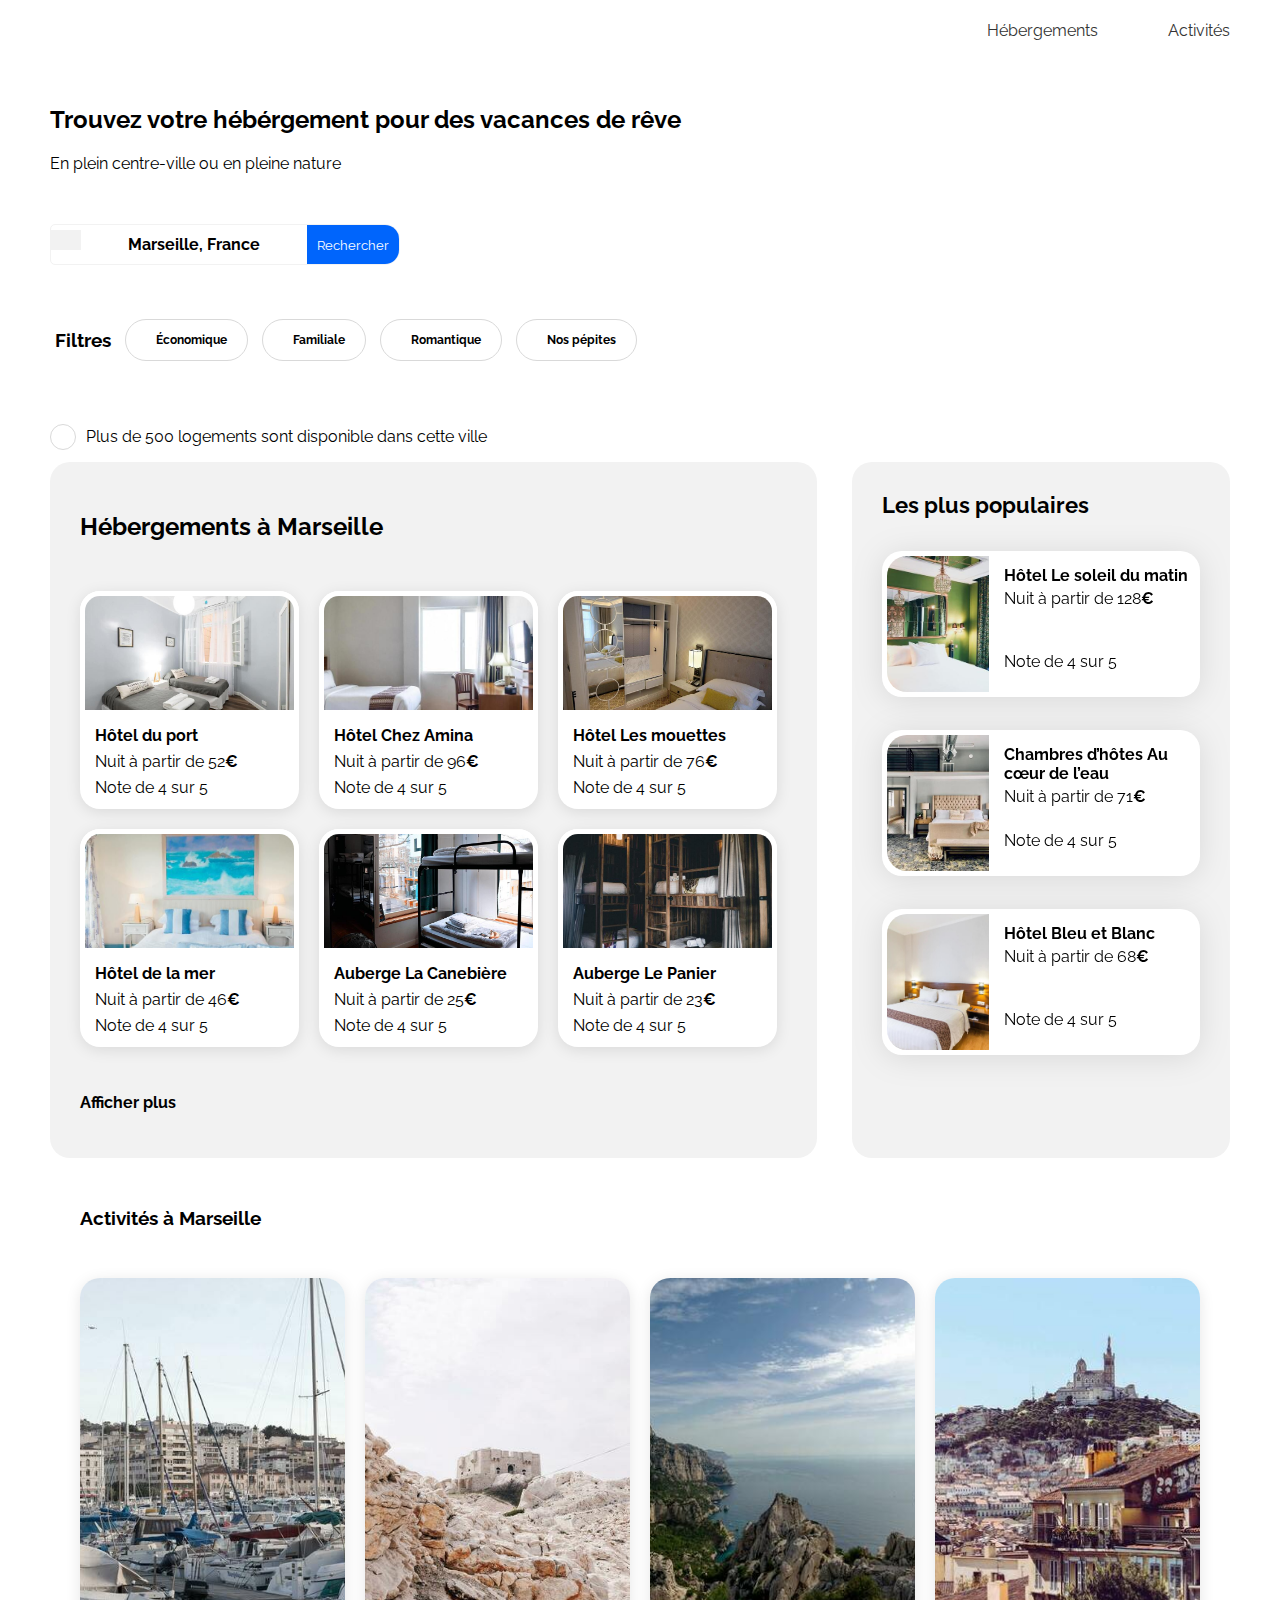
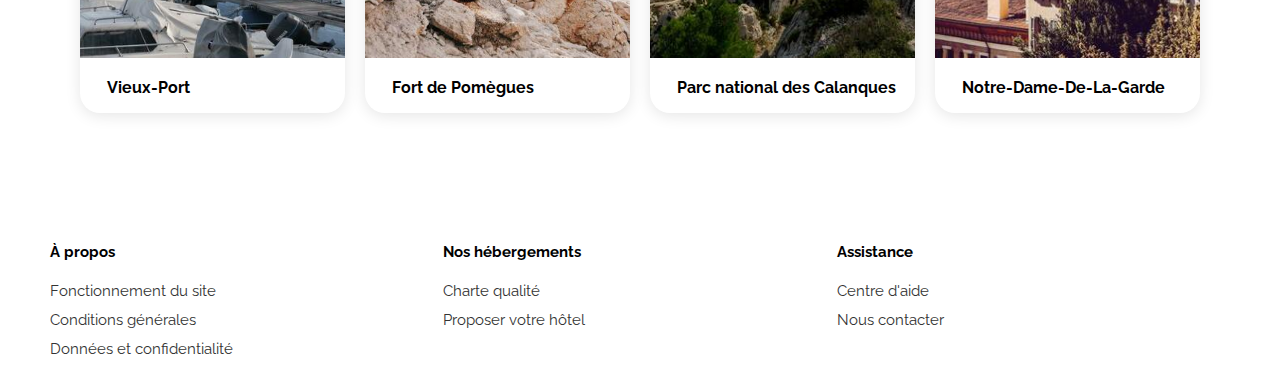
==== index.html @ 20ddf53e "first commit" ====
<!DOCTYPE html>
<html lang="fr">

<head>
    <meta charset="UTF-8">
    <meta name="viewport" content="width=device-width, initial-scale=1.0">
    <title>Booki</title>
    <link rel="preconnect" href="https://fonts.googleapis.com">
    <link rel="preconnect" href="https://fonts.gstatic.com" crossorigin>
    <link href="https://fonts.googleapis.com/css2?family=Raleway:wght@400;500;700&display=swap" rel="stylesheet">
    <link rel="stylesheet" href="https://cdnjs.cloudflare.com/ajax/libs/font-awesome/6.2.1/css/all.min.css"
        integrity="sha512-MV7K8+y+gLIBoVD59lQIYicR65iaqukzvf/nwasF0nqhPay5w/9lJmVM2hMDcnK1OnMGCdVK+iQrJ7lzPJQd1w=="
        crossorigin="anonymous" referrerpolicy="no-referrer">
    <link rel="stylesheet" href="./css/style.css">
    <link rel="stylesheet" href="./css/responsive.css">
</head>

<body>
    <div class="main-container">
        <header>
                <div class="header">
                    <img class="logo" src="../Formation/images/logo/Booki.png" alt="">
                    <nav>
                        <ul class="nav-links">
                            <li class="nav-head"><a href="#hebergements">Hébergements</a></li>
                            <li class="nav-head"><a href="#activity">Activités</a></li>
                        </ul>
                    </nav>
                </div>
        </header>
        <div class="first-section">
        <h2 class="h2">Trouvez votre hébérgement pour des vacances de rêve</h2>
        <p>En plein centre-ville ou en pleine nature</p>

        <div class="search-container">
            <div class="search-icon">
                <i class="fa-solid fa-location-dot"></i>
            </div>
            <input type="text" value="Marseille, France">
            <button class="btn">Rechercher</button>
            <button class="btn-icon"><i class="fa-solid fa-magnifying-glass"></i></button>
        </div>

        <div class="filters">
            <h3 class="h3-filter">Filtres</h3>
            <div class="filter">
                <div class="bloc-filter">
                    <i class="fa-solid fa-money-bill-wave"></i>
                    <p>Économique</p>
                </div>
            </div>
            <div class="filter">
                <div class="bloc-filter">
                    <i class="fa-solid fa-person"></i>
                <p>Familiale</p>
                </div>
            </div>
            <div class="filter">
                <div class="bloc-filter">
                    <i class="fa-solid fa-heart"></i>
                <p>Romantique</p>
                </div>
            </div>
            <div class="filter">
                <div class="bloc-filter">
                    <i class="fa-solid fa-fire"></i>
                    <p>Nos pépites</p>
                </div>
            </div>
        </div>

        <div class="info">
            <div><span class="cercle-info"><i class="fa-solid fa-info"></i></span></div>
            <p>Plus de 500 logements sont disponible dans cette ville</p>
        </div>
    </div>

        <main>
            <div class="hebergements-and-populaires">
                <section class="hebergements" id="hebergements">
                        <h2>Hébergements à Marseille</h2>

                        <div class="container-hebergement">

                            <article>
                                <img src="./images/hebergements/fred-kleber.jpg" alt="Image de la chambre d'hôtel montrant un lit">
                                <h3 class="card-title">Hôtel du port</h3>
                                <p class="card-subtitle">Nuit à partir de 52<span class="euro">€</span></p>
                                <div class="card-rating">
                                    <i class="fa-xs fa-solid fa-star" aria-hidden="true"></i>
                                    <i class="fa-xs fa-solid fa-star" aria-hidden="true"></i>
                                    <i class="fa-xs fa-solid fa-star" aria-hidden="true"></i>
                                    <i class="fa-xs fa-solid fa-star" aria-hidden="true"></i>
                                    <i class="fa-xs fa-solid fa-star neutral-star" aria-hidden="true"></i>
                                    <span class="sr-only">Note de 4 sur 5</span>
                                </div>
                            </article>

                            <article>
                                <img src="./images/hebergements/febrian-zakaria.jpg" alt="Image de la chambre d'hôtel montrant un lit">
                                <h3 class="card-title">Hôtel Chez Amina</h3>
                                <p class="card-subtitle">Nuit à partir de 96<span class="euro">€</span></p>
                                <div class="card-rating">
                                    <i class="fa-xs fa-solid fa-star" aria-hidden="true"></i>
                                    <i class="fa-xs fa-solid fa-star" aria-hidden="true"></i>
                                    <i class="fa-xs fa-solid fa-star" aria-hidden="true"></i>
                                    <i class="fa-xs fa-solid fa-star" aria-hidden="true"></i>
                                    <i class="fa-xs fa-solid fa-star neutral-star" aria-hidden="true"></i>
                                    <span class="sr-only">Note de 4 sur 5</span>
                                </div>
                            </article>

                            <article>
                                <img src="./images/hebergements/reisetopia.jpg" alt="Image de la chambre d'hôtel montrant un lit">
                                <h3 class="card-title">Hôtel Les mouettes</h3>
                                <p class="card-subtitle">Nuit à partir de 76<span class="euro">€</span></p>
                                <div class="card-rating">
                                    <i class="fa-xs fa-solid fa-star" aria-hidden="true"></i>
                                    <i class="fa-xs fa-solid fa-star" aria-hidden="true"></i>
                                    <i class="fa-xs fa-solid fa-star" aria-hidden="true"></i>
                                    <i class="fa-xs fa-solid fa-star" aria-hidden="true"></i>
                                    <i class="fa-xs fa-solid fa-star neutral-star" aria-hidden="true"></i>
                                    <span class="sr-only">Note de 4 sur 5</span>
                                </div>
                            </article>

                            <article>
                                <img src="./images/hebergements/annie-spratt.jpg" alt="Image de la chambre d'hôtel montrant un lit">
                                <h3 class="card-title">Hôtel de la mer</h3>
                                <p class="card-subtitle">Nuit à partir de 46<span class="euro">€</span></p>
                                <div class="card-rating">
                                    <i class="fa-xs fa-solid fa-star" aria-hidden="true"></i>
                                    <i class="fa-xs fa-solid fa-star" aria-hidden="true"></i>
                                    <i class="fa-xs fa-solid fa-star" aria-hidden="true"></i>
                                    <i class="fa-xs fa-solid fa-star" aria-hidden="true"></i>
                                    <i class="fa-xs fa-solid fa-star neutral-star" aria-hidden="true"></i>
                                    <span class="sr-only">Note de 4 sur 5</span>
                                </div>
                            </article>

                            <article>
                                <img src="./images/hebergements/marcus-loke.jpg" alt="Image de la chambre d'hôtel montrant un lit">
                                <h3 class="card-title">Auberge La Canebière</h3>
                                <p class="card-subtitle">Nuit à partir de 25<span class="euro">€</span></p>
                                <div class="card-rating">
                                    <i class="fa-xs fa-solid fa-star" aria-hidden="true"></i>
                                    <i class="fa-xs fa-solid fa-star" aria-hidden="true"></i>
                                    <i class="fa-xs fa-solid fa-star" aria-hidden="true"></i>
                                    <i class="fa-xs fa-solid fa-star" aria-hidden="true"></i>
                                    <i class="fa-xs fa-solid fa-star neutral-star" aria-hidden="true"></i>
                                    <span class="sr-only">Note de 4 sur 5</span>
                                </div>
                            </article>

                            <article>
                                <img src="./images/hebergements/nicate-lee.jpg" alt="Image de la chambre d'hôtel montrant un lit">
                                <h3 class="card-title">Auberge Le Panier</h3>
                                <p class="card-subtitle">Nuit à partir de 23<span class="euro">€</span></p>
                                <div class="card-rating">
                                    <i class="fa-xs fa-solid fa-star" aria-hidden="true"></i>
                                    <i class="fa-xs fa-solid fa-star" aria-hidden="true"></i>
                                    <i class="fa-xs fa-solid fa-star" aria-hidden="true"></i>
                                    <i class="fa-xs fa-solid fa-star" aria-hidden="true"></i>
                                    <i class="fa-xs fa-solid fa-star neutral-star" aria-hidden="true"></i>
                                    <span class="sr-only">Note de 4 sur 5</span>
                                </div>
                            </article>
                        </div>
                        <p><strong>Afficher plus</strong></p>
                </section>
            
                <section class="populaires">
                    <div class="populaires-title">
                        <h2 class="section-title">Les plus populaires</h2>
                        <i class="fa-solid fa-chart-line" aria-hidden="true"></i>
                    </div>
                    <div class="populaires-cards">
                        <article class="card">
                            <img src="./images/hebergements/emile-guillemot.jpg" alt="Image de la chambre d'hôtel montrant un lit">
                            <div class="card-content">
                                <div class="card-txt">
                                    <h3 class="card-title">Hôtel Le soleil du matin</h3>
                                    <p class="card-subtitle">Nuit à partir de 128<span class="euro">€</span></p>
                                </div>
                                <div class="card-rating">
                                    <i class="fa-xs fa-solid fa-star" aria-hidden="true"></i>
                                    <i class="fa-xs fa-solid fa-star" aria-hidden="true"></i>
                                    <i class="fa-xs fa-solid fa-star" aria-hidden="true"></i>
                                    <i class="fa-xs fa-solid fa-star" aria-hidden="true"></i>
                                    <i class="fa-xs fa-solid fa-star neutral-star" aria-hidden="true"></i>
                                    <span class="sr-only">Note de 4 sur 5</span>
                                </div>
                            </div>
                        </article>
                        <article class="card">
                            <img src="./images/hebergements/aw-creative.jpg" alt="Image de la chambre d'hôtel montrant un lit">
                            <div class="card-content">
                                <div class="card-txt">
                                    <h3 class="card-title">Chambres d’hôtes Au cœur de l’eau</h3>
                                    <p class="card-subtitle">Nuit à partir de 71<span class="euro">€</span></p>
                                </div>
                                <div class="card-rating">
                                    <i class="fa-xs fa-solid fa-star" aria-hidden="true"></i>
                                    <i class="fa-xs fa-solid fa-star" aria-hidden="true"></i>
                                    <i class="fa-xs fa-solid fa-star" aria-hidden="true"></i>
                                    <i class="fa-xs fa-solid fa-star" aria-hidden="true"></i>
                                    <i class="fa-xs fa-solid fa-star neutral-star" aria-hidden="true"></i>
                                    <span class="sr-only">Note de 4 sur 5</span>
                                </div>
                            </div>
                        </article>
                        <article class="card">
                            <img src="./images/hebergements/febrian-zakaria2.jpg" alt="Image de la chambre d'hôtel montrant un lit">
                            <div class="card-content">
                                <div class="card-txt">
                                    <h3 class="card-title">Hôtel Bleu et Blanc</h3>
                                    <p class="card-subtitle">Nuit à partir de 68<span class="euro">€</span></p>
                                </div>
                                <div class="card-rating">
                                    <i class="fa-xs fa-solid fa-star" aria-hidden="true"></i>
                                    <i class="fa-xs fa-solid fa-star" aria-hidden="true"></i>
                                    <i class="fa-xs fa-solid fa-star" aria-hidden="true"></i>
                                    <i class="fa-xs fa-solid fa-star" aria-hidden="true"></i>
                                    <i class="fa-xs fa-solid fa-star neutral-star" aria-hidden="true"></i>
                                    <span class="sr-only">Note de 4 sur 5</span>
                                </div>
                            </div>
                        </article>
                    </div>
                </section>

            </div>
        </main>

        <section class="activity" id="activity">

                <h3>Activités à Marseille</h3>

                <div class="container-activity">

                    <article class="card-activity">
                        <img src="./images/activites/reno-laithienne.jpg" alt="Image du Vieux-Port">
                        <div>
                            <h3 class="card-title-activity">Vieux-Port</h3>
                        </div>
                    </article>
    
                    <article class="card-activity">
                        <img src="./images/activites/paul-hermann.jpg" alt="Image du Fort de Pomègues">
                        <div>
                            <h3 class="card-title-activity">Fort de Pomègues</h3>
                        </div>
                    </article>
    
                    <article class="card-activity">
                        <img src="./images/activites/kilyan-sockalingum.jpg" alt="Image du Parc national des Calanques">
                        <div>
                            <h3 class="card-title-activity">Parc national des Calanques</h3>
                        </div>
                    </article>
    
                    <article class="card-activity">
                        <img src="./images/activites/florian-wehde.jpg" alt="Image de Notre-Dame-De-La-Garde">
                        <div>
                            <h3 class="card-title-activity">Notre-Dame-De-La-Garde</h3>
                        </div>
                    </article>

                </div>

            </section>

        <footer>

            <div class="contenu-footer">

                <div class="bloc footer_propos">
                    <h3>À propos</h3>
                    <ul class="listes">
                        <li><a href="#">Fonctionnement du site</a></li>
                        <li><a href="#">Conditions générales</a></li>
                        <li><a href="#">Données et confidentialité</a></li>
                    </ul>
                </div>

                <div class="bloc footer_hebergements">
                    <h3>Nos hébergements</h3>
                    <ul class="listes">
                        <li><a href="#">Charte qualité</a></li>
                        <li><a href="#">Proposer votre hôtel</a></li>
                    </ul>
                </div>

                <div class="bloc footer_assistance">
                    <h3>Assistance</h3>
                    <ul class="listes">
                        <li><a href="#">Centre d'aide</a></li>
                        <li><a href="#">Nous contacter</a></li>
                    </ul>
                </div>

            </div>

        </footer>
    </div>
</body>

</html>
---- css/style.css ----
/****** General ***********/
* {
    font-family: 'Raleway', sans-serif;
}

:root {
    --main-color: #0065FC;
    --main-bg-color: #F2F2F2;
    --filter-bg-color: #DEEBFF;
}

.fa-solid {
    color: var(--main-color);
}

body {
    display: flex;
    justify-content: center;
    margin: 0;
}

.main-container {
    width: 100%;
    max-width: 1440px;
    padding: 0 50px;
    box-sizing: border-box;
}

.section-title {
    margin: 0;
    font-size: 22px;
}

.card {
    background-color: white;
    border-radius: 20px;
    padding: 5px;
    filter: drop-shadow(0px 3px 15px rgba(0, 0, 0, 0.1));
}

.card img {
    object-fit: cover;
}

.card-title {
    font-size: 16px;
}

.euro {
    font-weight: 700;
}

.neutralStar {
    color: var(--main-bg-color)
}

/****** Hebergements And Populaires ***********/
.hebergements-and-populaires {
    display: flex;
    justify-content: space-between;
}

.hebergements-and-populaires section {
    background-color: var(--main-bg-color);
    border-radius: 20px;
    padding: 30px;
    box-sizing: border-box;
}

/****** Hebergements ***********/
.hebergements {
    width: 65%;
}

/****** Populaires ***********/
.populaires {
    width: 32%;
}

.populaires-title {
    display: flex;
    justify-content: space-between;
    align-items: center;
}

.populaires-cards .card {
    display: flex;
    margin-top: 33px;
}

.populaires-cards img {
    width: 33%;
    height: 136px;
    border-top-left-radius: 20px;
    border-bottom-left-radius: 20px;
}

.populaires-cards .card-content {
    width: 67%;
    padding-left: 15px;
    display: flex;
    flex-direction: column;
    justify-content: space-between;
    box-sizing: border-box;
}

.populaires-cards .card-title {
    margin-top: 10px;
    margin-bottom: 4px;
}

.populaires-cards .card-subtitle {
    margin: 0;
}

.populaires-cards .card-rating {
    margin-bottom: 5px;
}




/* Le code ci-dessous correspond à la version responsive uniquement */

/****** Media queries ***********/
/* Medium devices (tablets, less/equal than 1024px) */

@media (max-width: 1024px) {
    .hebergements-and-populaires {
        flex-direction: column;
    }

    .hebergements {
        width: 100%;
    }

    .populaires {
        width: 100%;
        margin-top: 50px;
    }

    .populaires-cards {
        display: flex;
        flex-direction: row;
        justify-content: space-between;
        gap: 20px;
    }

    .populaires-cards .card {
        width: 100%;
    }

    .populaires-cards .card-title {
        font-size: 14px;
    }

    .populaires-cards .card-subtitle {
        font-size: 13px;
    }
}

/* Small devices (phones, less than 768px) */
@media screen and (max-width: 767px) {

    .hebergements-and-populaires {
        flex-direction: column-reverse !important;
    }
    .populaires {
        width: 100%;
    }
    .populaires-cards {
        flex-direction: column;
        width: 100%;
    }
    .main-container {
        padding: 0;
    }
    .first-section {
        padding: 20px;
    }
}

/* Mon CSS */

/* En-tête de la page */

.header {
    width: 100%;
    display: flex;
    flex-direction: row;
    justify-content: space-between;
    align-items: center;
    background-color: #ffffff;
  }

.nav-links {
    display: flex;
    list-style: none;
    margin: 0;
    padding: 0;
    gap: 70px;
  }

.nav-head a {
    text-decoration: none;
    color: #333;
    padding-top: 16px;
    display: inline-block;
}

.nav-head a:hover {
    color: #0065FC;
    border-top: 2px solid #0065FC;
}

.logo {
    height: 19px;
    padding-top: 16px;
}

@media screen and (max-width: 767px) {
    
    .header {
        flex-direction: column;
    }

    .logo {
        margin-bottom: 33px;
    }

    nav {
        width: 100%;
    }

    .nav-head {
        width: 100%;
        text-align: center;
    }

    .nav-head a {
        border-bottom: 2px solid #f2f2f2;
        padding-bottom: 16px;
        width: 100%;
    }

    .nav-links {
        display: grid;
        grid-template-columns: repeat(2, 1fr);
        align-items: center;
        width: 100%;
        gap: 0;
    }

    .nav-head a:hover {
        border-bottom: 2px solid #0065FC;
        border-top: none;
    }
}

/* info groupe */

.h2 {
    margin-top: 60px;
}

@media screen and (max-width: 767px) {
    
    .h2 {
        font-size: 22px;
        margin-top: 0;
    }
}

/* Barre de recherche */

.search-container {
    display: inline-block;
    margin-top: 35px;
    border-radius: 5px 15px 15px 5px;
    border: 1px solid #f2f2f2;
    overflow: hidden;
}

.search-icon {
    display: inline-block;
    padding: 10px 15px;
    background-color: #f2f2f2;
  }

  .fa-location-dot {
    color: #333;
  }

input[type="text"] {
    padding: 10px;
    border: none;
    border-radius: 5px 0 0 5px;
    font-weight: bold;
    font-size: 16px;
    text-align: center;
}

.btn {
    padding: 10px;
    border: none;
    background-color: #0065FC;
    color: white;
    cursor: pointer;
    height: 39px;
}

.btn-icon {
    display: none;
    padding: 10px;
    border: none;
    background-color: #0065FC;
    color: white;
    cursor: pointer;
    height: 39px;
}
.btn-icon i {
 color: white;
}

@media screen and (max-width: 767px) {

    .search-container {
        width: 100% !important;
    }

    input {
        width: calc(100% - 108px);
    }
    
}

@media screen and (max-width: 767px) {
    
    .search-container {
        width: auto;
        border-radius: 15px;
    }

    .btn {
        display: none;
    }
    .btn-icon {
        display: inline-block;
        border-radius: 15px;
        padding: 12px;
    }
}

/* Filtres */

.filter {
    display: inline-block;
    vertical-align: middle;
    padding: 1px 20px;
    margin: 50px 5px;
    border: 1px solid #D9D9D9;
    border-radius: 30px; 
    cursor: pointer;
}

.h3-filter {
    display: inline-block;
    vertical-align: middle;
    margin: 50px 5px;
}

.filter:hover {
    background-color: #DEEBFF;
}

.bloc-filter {
    display: flex;
    align-items: center;
    justify-content: center;
    font-size: 12px;
}

.bloc-filter p {
    font-weight: bold;
    margin-left: 10px;
}

@media screen and (max-width: 767px) {
    
    .filters {
        display: flex;
        flex-wrap: wrap;
        gap: 20px;
    }
    .filter {
        width: 45%;
        margin: 0;
        box-sizing: border-box;
    }
    .h3-filter {
        width: 100%;
        margin: 0;
        margin-top: 20px;
    }
}

/* Info */

.info {
    display: flex;
    align-items: center;

}

.info p {
    margin-left: 10px;
}

.cercle-info {
    display: flex;
    justify-content: center;
    align-items: center;
    width: 24px;
    height: 24px;
    border: 1px solid #D9D9D9;
    border-radius: 100%;
}

@media screen and (max-width: 767px) {
    .info {
        margin-top: 20px;
    }
}

/* Hébergement */

.hebergements {
    display: flex;
    flex-direction: column;
    align-items: flex-start;
    padding: 30px;
    gap: 30px;
    background: #F2F2F2;
    border-radius: 15px;
}
.container-hebergement {
    display: flex;
    flex-wrap: wrap;
    gap: 20px;
}

.container-hebergement article {
    width: 31%;
    background: white;
    border-radius: 20px;
    line-height: 10px;
    box-shadow: 0px 3px 15px rgba(0, 0, 0, 0.1);
}

.container-hebergement article:hover {
    border-radius: 20px;
    box-shadow: 0 0 20px rgba(0, 0, 0, 0.5);
    cursor: pointer;
}

.container-hebergement img {
    width: 100%;
    height: 124px;
    box-sizing: border-box;
    object-fit: cover;
    border: 5px solid #FFF;
    border-radius: 20px 20px 0 0 ;
}

.container-hebergement .card-title, 
.container-hebergement .card-subtitle,
.container-hebergement .card-rating {
    margin-left: 15px;
}

.card-rating {
    padding-bottom: 16px;
}

.neutral-star {
    color: #F2F2F2;
}

@media (max-width: 1024px) {
    .hebergements-and-populaires {
        flex-direction: column;
        width: 100%;
    }

}

@media screen and (max-width: 767px) {

    .populaires {
        border-radius: 0 !important;
    }

    .hebergements {
        background-color: #FFF !important;
    }

    .container-hebergement {
        flex-direction: column;
        width: 100%;
    
    }

    .container-hebergement article {
        width: 100%;
    }
}



/* Activitées */

.activity {
    display: flex;
    flex-direction: column;
    align-items: flex-start;
    padding: 30px;
    gap: 30px;
    border-radius: 15px;
}

.container-activity {
    display: grid;
    grid-template-columns: repeat(4, 1fr);
    gap: 20px;  
}

.container-activity article {
    width: 100%;
    background: #FFF;
    box-shadow: 0px 3px 15px rgba(0, 0, 0, 0.1);
    border-radius: 20px;
}

.container-activity img {
    width: 100%;
    height: 380px;
    object-fit: cover;
    box-sizing: border-box;
    border-radius: 20px 20px 0px 0px;
}

.card-title-activity {
    font-size: 16px;
    margin-left: 10%;
}

@media (max-width: 1024px) {

    .container-activity img {
        height: 200px;
    }    
    
}

@media screen and (max-width: 767px) {

    .container-activity {
        display: grid;
        grid-template-columns: repeat(1, 1fr);
        width: 100%;
    }

    .container-activity img {
        height: 141px;
    }

    .card-title-activity {
        font-size: 14px;
    }

}

/* Footer */ 

.contenu {
    flex: 1 0 auto;
}

.contenu-footer {
    display: grid;
    grid-template-columns: repeat(3, 1fr);
    width: 100%;
    align-items: flex-start;
    font-size: 15px;
    line-height: 19px;
    padding-top: 85px;
}

.footer_propos h3,
.footer_hebergements h3,
.footer_assistance h3 {
    font-family: 'Raleway';
    font-size: 15px;
}

/* Listes footer */

li {
    padding: 5px 0;
}

.listes {
    position: relative;
    right: 40px;
    list-style-type: none;
}

.listes a {
    text-decoration: none;
    color: #333;
}

.listes a:hover {
    color: black;
}

/* Responsive footer */

@media screen and (max-width: 767px) {

    .contenu-footer {
        display: grid;
        grid-template-columns: repeat(1, 1fr);
    }
    
    .bloc {
        width: 300px;
        margin: 30px 30px;
    }
}
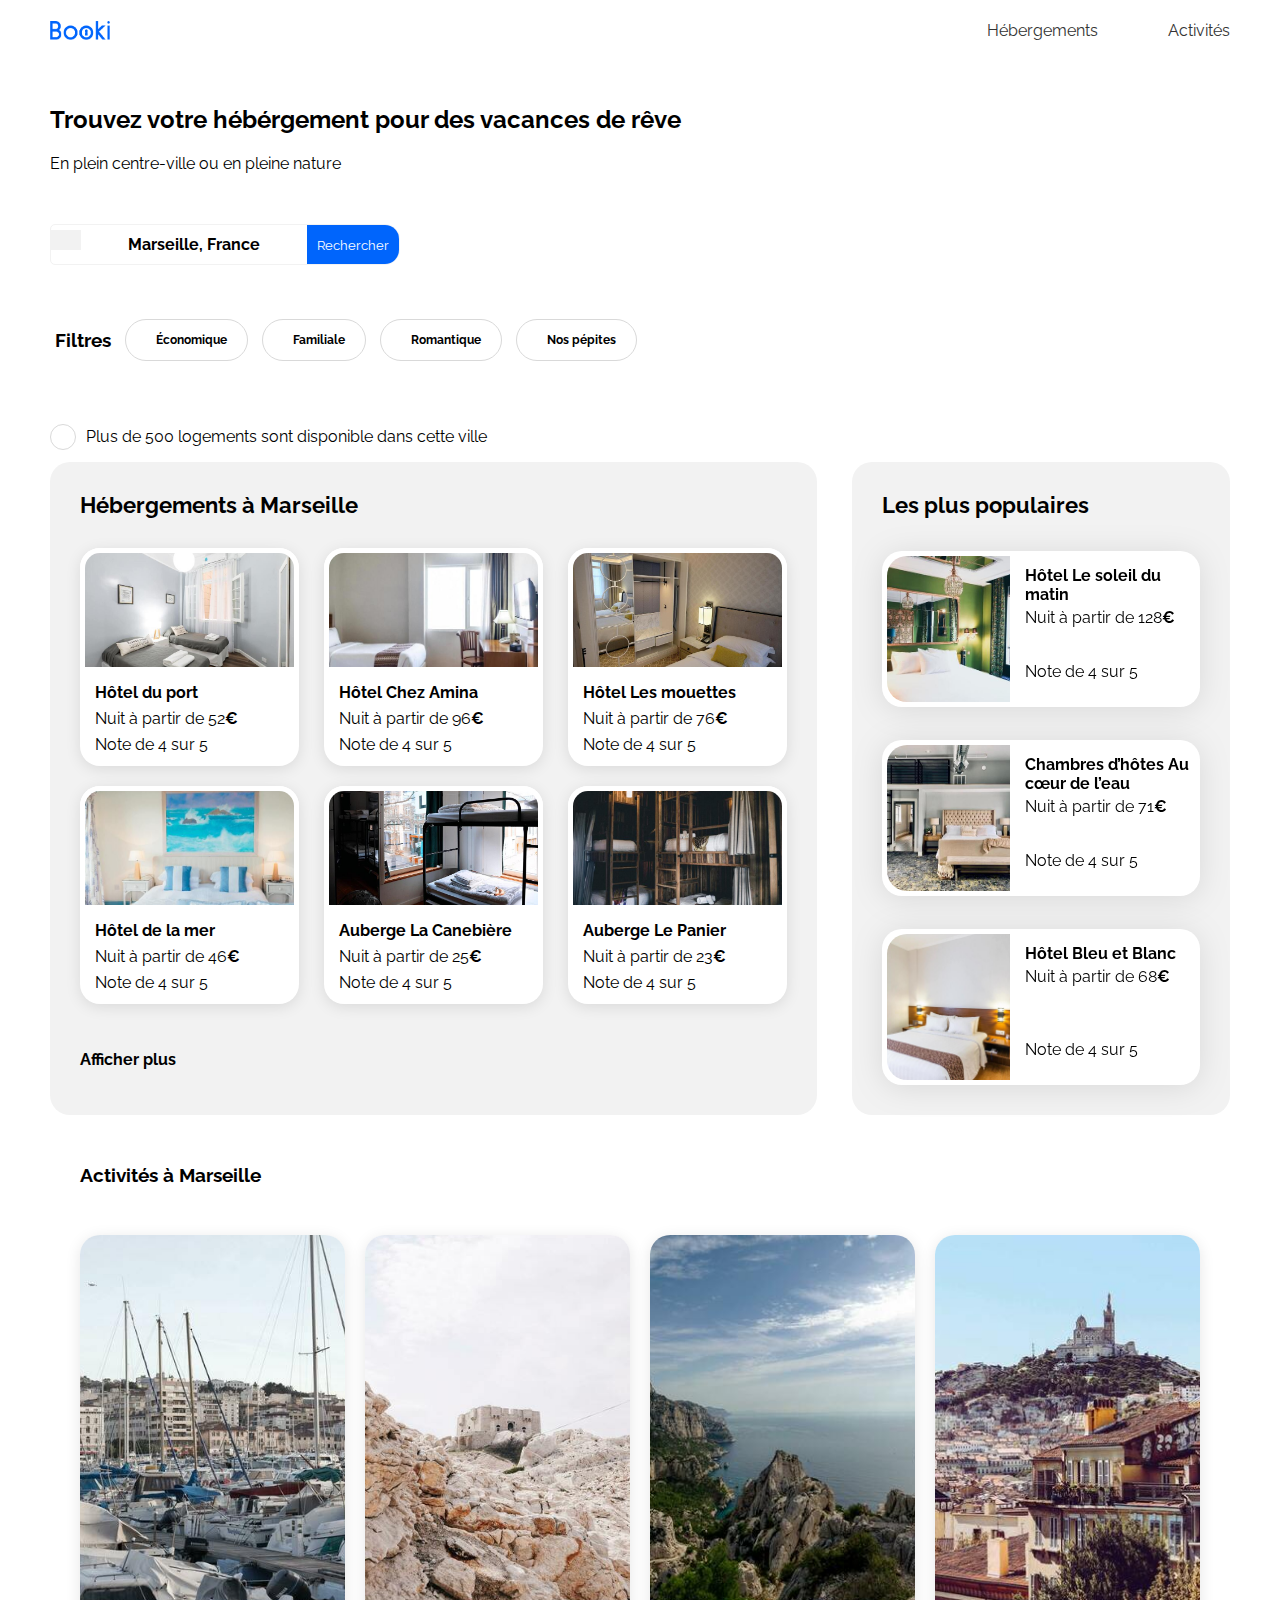
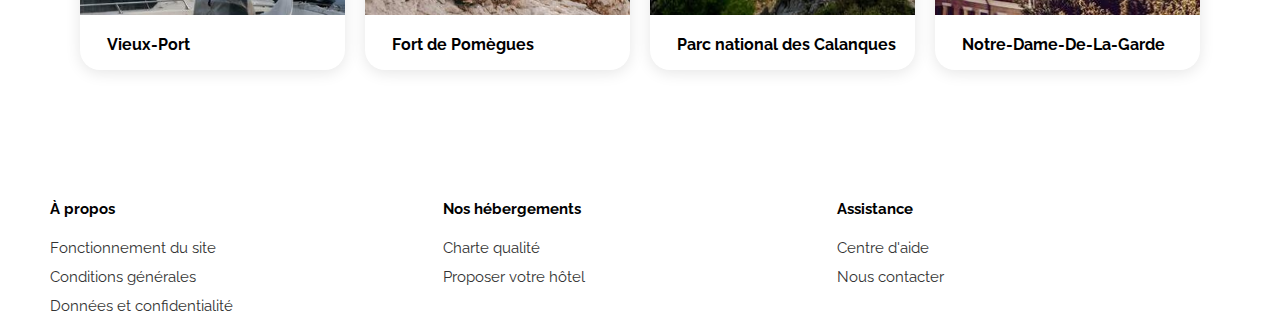
==== commit 7c43b54b: "Correction du site" ====
--- a/index.html
+++ b/index.html
@@ -1,308 +1,394 @@
 <!DOCTYPE html>
 <html lang="fr">
-
-<head>
-    <meta charset="UTF-8">
-    <meta name="viewport" content="width=device-width, initial-scale=1.0">
+  <head>
+    <meta charset="UTF-8" />
+    <meta name="viewport" content="width=device-width, initial-scale=1.0" />
     <title>Booki</title>
-    <link rel="preconnect" href="https://fonts.googleapis.com">
-    <link rel="preconnect" href="https://fonts.gstatic.com" crossorigin>
-    <link href="https://fonts.googleapis.com/css2?family=Raleway:wght@400;500;700&display=swap" rel="stylesheet">
-    <link rel="stylesheet" href="https://cdnjs.cloudflare.com/ajax/libs/font-awesome/6.2.1/css/all.min.css"
-        integrity="sha512-MV7K8+y+gLIBoVD59lQIYicR65iaqukzvf/nwasF0nqhPay5w/9lJmVM2hMDcnK1OnMGCdVK+iQrJ7lzPJQd1w=="
-        crossorigin="anonymous" referrerpolicy="no-referrer">
-    <link rel="stylesheet" href="./css/style.css">
-    <link rel="stylesheet" href="./css/responsive.css">
-</head>
-
-<body>
+    <link rel="preconnect" href="https://fonts.googleapis.com" />
+    <link rel="preconnect" href="https://fonts.gstatic.com" crossorigin />
+    <link
+      href="https://fonts.googleapis.com/css2?family=Raleway:wght@400;500;700&display=swap"
+      rel="stylesheet"
+    />
+    <link
+      rel="stylesheet"
+      href="https://cdnjs.cloudflare.com/ajax/libs/font-awesome/6.2.1/css/all.min.css"
+      integrity="sha512-MV7K8+y+gLIBoVD59lQIYicR65iaqukzvf/nwasF0nqhPay5w/9lJmVM2hMDcnK1OnMGCdVK+iQrJ7lzPJQd1w=="
+      crossorigin="anonymous"
+      referrerpolicy="no-referrer"
+    />
+    <link rel="stylesheet" href="./css/style.css" />
+  </head>
+
+  <body>
     <div class="main-container">
-        <header>
-                <div class="header">
-                    <img class="logo" src="../Formation/images/logo/Booki.png" alt="">
-                    <nav>
-                        <ul class="nav-links">
-                            <li class="nav-head"><a href="#hebergements">Hébergements</a></li>
-                            <li class="nav-head"><a href="#activity">Activités</a></li>
-                        </ul>
-                    </nav>
-                </div>
-        </header>
-        <div class="first-section">
+      <header>
+        <div class="header">
+          <img class="logo" src="./images/logo/Booki.png" alt="" />
+          <nav>
+            <ul class="nav-links">
+              <li class="nav-head"><a href="#hebergements">Hébergements</a></li>
+              <li class="nav-head"><a href="#activity">Activités</a></li>
+            </ul>
+          </nav>
+        </div>
+      </header>
+      <div class="first-section">
         <h2 class="h2">Trouvez votre hébérgement pour des vacances de rêve</h2>
         <p>En plein centre-ville ou en pleine nature</p>
 
         <div class="search-container">
-            <div class="search-icon">
-                <i class="fa-solid fa-location-dot"></i>
-            </div>
-            <input type="text" value="Marseille, France">
-            <button class="btn">Rechercher</button>
-            <button class="btn-icon"><i class="fa-solid fa-magnifying-glass"></i></button>
+          <div class="search-icon">
+            <i class="fa-solid fa-location-dot"></i>
+          </div>
+          <input type="text" value="Marseille, France" />
+          <button class="btn">Rechercher</button>
+          <button class="btn-icon">
+            <i class="fa-solid fa-magnifying-glass"></i>
+          </button>
         </div>
 
         <div class="filters">
-            <h3 class="h3-filter">Filtres</h3>
-            <div class="filter">
-                <div class="bloc-filter">
-                    <i class="fa-solid fa-money-bill-wave"></i>
-                    <p>Économique</p>
-                </div>
-            </div>
-            <div class="filter">
-                <div class="bloc-filter">
-                    <i class="fa-solid fa-person"></i>
-                <p>Familiale</p>
-                </div>
-            </div>
-            <div class="filter">
-                <div class="bloc-filter">
-                    <i class="fa-solid fa-heart"></i>
-                <p>Romantique</p>
-                </div>
-            </div>
-            <div class="filter">
-                <div class="bloc-filter">
-                    <i class="fa-solid fa-fire"></i>
-                    <p>Nos pépites</p>
-                </div>
-            </div>
+          <h3 class="h3-filter">Filtres</h3>
+          <div class="filter">
+            <div class="bloc-filter">
+              <i class="fa-solid fa-money-bill-wave"></i>
+              <p>Économique</p>
+            </div>
+          </div>
+          <div class="filter">
+            <div class="bloc-filter">
+              <i class="fa-solid fa-person"></i>
+              <p>Familiale</p>
+            </div>
+          </div>
+          <div class="filter">
+            <div class="bloc-filter">
+              <i class="fa-solid fa-heart"></i>
+              <p>Romantique</p>
+            </div>
+          </div>
+          <div class="filter">
+            <div class="bloc-filter">
+              <i class="fa-solid fa-fire"></i>
+              <p>Nos pépites</p>
+            </div>
+          </div>
         </div>
 
         <div class="info">
-            <div><span class="cercle-info"><i class="fa-solid fa-info"></i></span></div>
-            <p>Plus de 500 logements sont disponible dans cette ville</p>
-        </div>
+          <div>
+            <span class="cercle-info"><i class="fa-solid fa-info"></i></span>
+          </div>
+          <p>Plus de 500 logements sont disponible dans cette ville</p>
+        </div>
+      </div>
+
+      <main>
+        <div class="hebergements-and-populaires">
+          <section class="hebergements" id="hebergements">
+            <div class="populaires-title">
+              <h2 class="section-title">Hébergements à Marseille</h2>
+            </div>
+
+            <div class="container-hebergement">
+              <article>
+                <img
+                  src="./images/hebergements/fred-kleber.jpg"
+                  alt="Image de la chambre d'hôtel montrant un lit"
+                />
+                <h3 class="card-title">Hôtel du port</h3>
+                <p class="card-subtitle">
+                  Nuit à partir de 52<span class="euro">€</span>
+                </p>
+                <div class="card-rating">
+                  <i class="fa-xs fa-solid fa-star" aria-hidden="true"></i>
+                  <i class="fa-xs fa-solid fa-star" aria-hidden="true"></i>
+                  <i class="fa-xs fa-solid fa-star" aria-hidden="true"></i>
+                  <i class="fa-xs fa-solid fa-star" aria-hidden="true"></i>
+                  <i
+                    class="fa-xs fa-solid fa-star neutral-star"
+                    aria-hidden="true"
+                  ></i>
+                  <span class="sr-only">Note de 4 sur 5</span>
+                </div>
+              </article>
+
+              <article>
+                <img
+                  src="./images/hebergements/febrian-zakaria.jpg"
+                  alt="Image de la chambre d'hôtel montrant un lit"
+                />
+                <h3 class="card-title">Hôtel Chez Amina</h3>
+                <p class="card-subtitle">
+                  Nuit à partir de 96<span class="euro">€</span>
+                </p>
+                <div class="card-rating">
+                  <i class="fa-xs fa-solid fa-star" aria-hidden="true"></i>
+                  <i class="fa-xs fa-solid fa-star" aria-hidden="true"></i>
+                  <i class="fa-xs fa-solid fa-star" aria-hidden="true"></i>
+                  <i class="fa-xs fa-solid fa-star" aria-hidden="true"></i>
+                  <i
+                    class="fa-xs fa-solid fa-star neutral-star"
+                    aria-hidden="true"
+                  ></i>
+                  <span class="sr-only">Note de 4 sur 5</span>
+                </div>
+              </article>
+
+              <article>
+                <img
+                  src="./images/hebergements/reisetopia.jpg"
+                  alt="Image de la chambre d'hôtel montrant un lit"
+                />
+                <h3 class="card-title">Hôtel Les mouettes</h3>
+                <p class="card-subtitle">
+                  Nuit à partir de 76<span class="euro">€</span>
+                </p>
+                <div class="card-rating">
+                  <i class="fa-xs fa-solid fa-star" aria-hidden="true"></i>
+                  <i class="fa-xs fa-solid fa-star" aria-hidden="true"></i>
+                  <i class="fa-xs fa-solid fa-star" aria-hidden="true"></i>
+                  <i class="fa-xs fa-solid fa-star" aria-hidden="true"></i>
+                  <i
+                    class="fa-xs fa-solid fa-star neutral-star"
+                    aria-hidden="true"
+                  ></i>
+                  <span class="sr-only">Note de 4 sur 5</span>
+                </div>
+              </article>
+
+              <article>
+                <img
+                  src="./images/hebergements/annie-spratt.jpg"
+                  alt="Image de la chambre d'hôtel montrant un lit"
+                />
+                <h3 class="card-title">Hôtel de la mer</h3>
+                <p class="card-subtitle">
+                  Nuit à partir de 46<span class="euro">€</span>
+                </p>
+                <div class="card-rating">
+                  <i class="fa-xs fa-solid fa-star" aria-hidden="true"></i>
+                  <i class="fa-xs fa-solid fa-star" aria-hidden="true"></i>
+                  <i class="fa-xs fa-solid fa-star" aria-hidden="true"></i>
+                  <i class="fa-xs fa-solid fa-star" aria-hidden="true"></i>
+                  <i
+                    class="fa-xs fa-solid fa-star neutral-star"
+                    aria-hidden="true"
+                  ></i>
+                  <span class="sr-only">Note de 4 sur 5</span>
+                </div>
+              </article>
+
+              <article>
+                <img
+                  src="./images/hebergements/marcus-loke.jpg"
+                  alt="Image de la chambre d'hôtel montrant un lit"
+                />
+                <h3 class="card-title">Auberge La Canebière</h3>
+                <p class="card-subtitle">
+                  Nuit à partir de 25<span class="euro">€</span>
+                </p>
+                <div class="card-rating">
+                  <i class="fa-xs fa-solid fa-star" aria-hidden="true"></i>
+                  <i class="fa-xs fa-solid fa-star" aria-hidden="true"></i>
+                  <i class="fa-xs fa-solid fa-star" aria-hidden="true"></i>
+                  <i class="fa-xs fa-solid fa-star" aria-hidden="true"></i>
+                  <i
+                    class="fa-xs fa-solid fa-star neutral-star"
+                    aria-hidden="true"
+                  ></i>
+                  <span class="sr-only">Note de 4 sur 5</span>
+                </div>
+              </article>
+
+              <article>
+                <img
+                  src="./images/hebergements/nicate-lee.jpg"
+                  alt="Image de la chambre d'hôtel montrant un lit"
+                />
+                <h3 class="card-title">Auberge Le Panier</h3>
+                <p class="card-subtitle">
+                  Nuit à partir de 23<span class="euro">€</span>
+                </p>
+                <div class="card-rating">
+                  <i class="fa-xs fa-solid fa-star" aria-hidden="true"></i>
+                  <i class="fa-xs fa-solid fa-star" aria-hidden="true"></i>
+                  <i class="fa-xs fa-solid fa-star" aria-hidden="true"></i>
+                  <i class="fa-xs fa-solid fa-star" aria-hidden="true"></i>
+                  <i
+                    class="fa-xs fa-solid fa-star neutral-star"
+                    aria-hidden="true"
+                  ></i>
+                  <span class="sr-only">Note de 4 sur 5</span>
+                </div>
+              </article>
+            </div>
+            <p><strong>Afficher plus</strong></p>
+          </section>
+
+          <section class="populaires">
+            <div class="populaires-title">
+              <h2 class="section-title">Les plus populaires</h2>
+              <i class="fa-solid fa-chart-line" aria-hidden="true"></i>
+            </div>
+            <div class="populaires-cards">
+              <article class="card">
+                <img
+                  src="./images/hebergements/emile-guillemot.jpg"
+                  alt="Image de la chambre d'hôtel montrant un lit"
+                />
+                <div class="card-content">
+                  <div class="card-txt">
+                    <h3 class="card-title">Hôtel Le soleil du matin</h3>
+                    <p class="card-subtitle">
+                      Nuit à partir de 128<span class="euro">€</span>
+                    </p>
+                  </div>
+                  <div class="card-rating">
+                    <i class="fa-xs fa-solid fa-star" aria-hidden="true"></i>
+                    <i class="fa-xs fa-solid fa-star" aria-hidden="true"></i>
+                    <i class="fa-xs fa-solid fa-star" aria-hidden="true"></i>
+                    <i class="fa-xs fa-solid fa-star" aria-hidden="true"></i>
+                    <i
+                      class="fa-xs fa-solid fa-star neutral-star"
+                      aria-hidden="true"
+                    ></i>
+                    <span class="sr-only">Note de 4 sur 5</span>
+                  </div>
+                </div>
+              </article>
+              <article class="card">
+                <img
+                  src="./images/hebergements/aw-creative.jpg"
+                  alt="Image de la chambre d'hôtel montrant un lit"
+                />
+                <div class="card-content">
+                  <div class="card-txt">
+                    <h3 class="card-title">
+                      Chambres d’hôtes Au cœur de l’eau
+                    </h3>
+                    <p class="card-subtitle">
+                      Nuit à partir de 71<span class="euro">€</span>
+                    </p>
+                  </div>
+                  <div class="card-rating">
+                    <i class="fa-xs fa-solid fa-star" aria-hidden="true"></i>
+                    <i class="fa-xs fa-solid fa-star" aria-hidden="true"></i>
+                    <i class="fa-xs fa-solid fa-star" aria-hidden="true"></i>
+                    <i class="fa-xs fa-solid fa-star" aria-hidden="true"></i>
+                    <i
+                      class="fa-xs fa-solid fa-star neutral-star"
+                      aria-hidden="true"
+                    ></i>
+                    <span class="sr-only">Note de 4 sur 5</span>
+                  </div>
+                </div>
+              </article>
+              <article class="card">
+                <img
+                  src="./images/hebergements/febrian-zakaria2.jpg"
+                  alt="Image de la chambre d'hôtel montrant un lit"
+                />
+                <div class="card-content">
+                  <div class="card-txt">
+                    <h3 class="card-title">Hôtel Bleu et Blanc</h3>
+                    <p class="card-subtitle">
+                      Nuit à partir de 68<span class="euro">€</span>
+                    </p>
+                  </div>
+                  <div class="card-rating">
+                    <i class="fa-xs fa-solid fa-star" aria-hidden="true"></i>
+                    <i class="fa-xs fa-solid fa-star" aria-hidden="true"></i>
+                    <i class="fa-xs fa-solid fa-star" aria-hidden="true"></i>
+                    <i class="fa-xs fa-solid fa-star" aria-hidden="true"></i>
+                    <i
+                      class="fa-xs fa-solid fa-star neutral-star"
+                      aria-hidden="true"
+                    ></i>
+                    <span class="sr-only">Note de 4 sur 5</span>
+                  </div>
+                </div>
+              </article>
+            </div>
+          </section>
+        </div>
+      </main>
+
+      <section class="activity" id="activity">
+        <h3>Activités à Marseille</h3>
+
+        <div class="container-activity">
+          <article class="card-activity">
+            <img
+              src="./images/activites/reno-laithienne.jpg"
+              alt="Image du Vieux-Port"
+            />
+            <div>
+              <h3 class="card-title-activity">Vieux-Port</h3>
+            </div>
+          </article>
+
+          <article class="card-activity">
+            <img
+              src="./images/activites/paul-hermann.jpg"
+              alt="Image du Fort de Pomègues"
+            />
+            <div>
+              <h3 class="card-title-activity">Fort de Pomègues</h3>
+            </div>
+          </article>
+
+          <article class="card-activity">
+            <img
+              src="./images/activites/kilyan-sockalingum.jpg"
+              alt="Image du Parc national des Calanques"
+            />
+            <div>
+              <h3 class="card-title-activity">Parc national des Calanques</h3>
+            </div>
+          </article>
+
+          <article class="card-activity">
+            <img
+              src="./images/activites/florian-wehde.jpg"
+              alt="Image de Notre-Dame-De-La-Garde"
+            />
+            <div>
+              <h3 class="card-title-activity">Notre-Dame-De-La-Garde</h3>
+            </div>
+          </article>
+        </div>
+      </section>
+
+      <footer>
+        <div class="contenu-footer">
+          <div class="bloc footer_propos">
+            <h3>À propos</h3>
+            <ul class="listes">
+              <li><a href="#">Fonctionnement du site</a></li>
+              <li><a href="#">Conditions générales</a></li>
+              <li><a href="#">Données et confidentialité</a></li>
+            </ul>
+          </div>
+
+          <div class="bloc footer_hebergements">
+            <h3>Nos hébergements</h3>
+            <ul class="listes">
+              <li><a href="#">Charte qualité</a></li>
+              <li><a href="#">Proposer votre hôtel</a></li>
+            </ul>
+          </div>
+
+          <div class="bloc footer_assistance">
+            <h3>Assistance</h3>
+            <ul class="listes">
+              <li><a href="#">Centre d'aide</a></li>
+              <li><a href="#">Nous contacter</a></li>
+            </ul>
+          </div>
+        </div>
+      </footer>
     </div>
-
-        <main>
-            <div class="hebergements-and-populaires">
-                <section class="hebergements" id="hebergements">
-                        <h2>Hébergements à Marseille</h2>
-
-                        <div class="container-hebergement">
-
-                            <article>
-                                <img src="./images/hebergements/fred-kleber.jpg" alt="Image de la chambre d'hôtel montrant un lit">
-                                <h3 class="card-title">Hôtel du port</h3>
-                                <p class="card-subtitle">Nuit à partir de 52<span class="euro">€</span></p>
-                                <div class="card-rating">
-                                    <i class="fa-xs fa-solid fa-star" aria-hidden="true"></i>
-                                    <i class="fa-xs fa-solid fa-star" aria-hidden="true"></i>
-                                    <i class="fa-xs fa-solid fa-star" aria-hidden="true"></i>
-                                    <i class="fa-xs fa-solid fa-star" aria-hidden="true"></i>
-                                    <i class="fa-xs fa-solid fa-star neutral-star" aria-hidden="true"></i>
-                                    <span class="sr-only">Note de 4 sur 5</span>
-                                </div>
-                            </article>
-
-                            <article>
-                                <img src="./images/hebergements/febrian-zakaria.jpg" alt="Image de la chambre d'hôtel montrant un lit">
-                                <h3 class="card-title">Hôtel Chez Amina</h3>
-                                <p class="card-subtitle">Nuit à partir de 96<span class="euro">€</span></p>
-                                <div class="card-rating">
-                                    <i class="fa-xs fa-solid fa-star" aria-hidden="true"></i>
-                                    <i class="fa-xs fa-solid fa-star" aria-hidden="true"></i>
-                                    <i class="fa-xs fa-solid fa-star" aria-hidden="true"></i>
-                                    <i class="fa-xs fa-solid fa-star" aria-hidden="true"></i>
-                                    <i class="fa-xs fa-solid fa-star neutral-star" aria-hidden="true"></i>
-                                    <span class="sr-only">Note de 4 sur 5</span>
-                                </div>
-                            </article>
-
-                            <article>
-                                <img src="./images/hebergements/reisetopia.jpg" alt="Image de la chambre d'hôtel montrant un lit">
-                                <h3 class="card-title">Hôtel Les mouettes</h3>
-                                <p class="card-subtitle">Nuit à partir de 76<span class="euro">€</span></p>
-                                <div class="card-rating">
-                                    <i class="fa-xs fa-solid fa-star" aria-hidden="true"></i>
-                                    <i class="fa-xs fa-solid fa-star" aria-hidden="true"></i>
-                                    <i class="fa-xs fa-solid fa-star" aria-hidden="true"></i>
-                                    <i class="fa-xs fa-solid fa-star" aria-hidden="true"></i>
-                                    <i class="fa-xs fa-solid fa-star neutral-star" aria-hidden="true"></i>
-                                    <span class="sr-only">Note de 4 sur 5</span>
-                                </div>
-                            </article>
-
-                            <article>
-                                <img src="./images/hebergements/annie-spratt.jpg" alt="Image de la chambre d'hôtel montrant un lit">
-                                <h3 class="card-title">Hôtel de la mer</h3>
-                                <p class="card-subtitle">Nuit à partir de 46<span class="euro">€</span></p>
-                                <div class="card-rating">
-                                    <i class="fa-xs fa-solid fa-star" aria-hidden="true"></i>
-                                    <i class="fa-xs fa-solid fa-star" aria-hidden="true"></i>
-                                    <i class="fa-xs fa-solid fa-star" aria-hidden="true"></i>
-                                    <i class="fa-xs fa-solid fa-star" aria-hidden="true"></i>
-                                    <i class="fa-xs fa-solid fa-star neutral-star" aria-hidden="true"></i>
-                                    <span class="sr-only">Note de 4 sur 5</span>
-                                </div>
-                            </article>
-
-                            <article>
-                                <img src="./images/hebergements/marcus-loke.jpg" alt="Image de la chambre d'hôtel montrant un lit">
-                                <h3 class="card-title">Auberge La Canebière</h3>
-                                <p class="card-subtitle">Nuit à partir de 25<span class="euro">€</span></p>
-                                <div class="card-rating">
-                                    <i class="fa-xs fa-solid fa-star" aria-hidden="true"></i>
-                                    <i class="fa-xs fa-solid fa-star" aria-hidden="true"></i>
-                                    <i class="fa-xs fa-solid fa-star" aria-hidden="true"></i>
-                                    <i class="fa-xs fa-solid fa-star" aria-hidden="true"></i>
-                                    <i class="fa-xs fa-solid fa-star neutral-star" aria-hidden="true"></i>
-                                    <span class="sr-only">Note de 4 sur 5</span>
-                                </div>
-                            </article>
-
-                            <article>
-                                <img src="./images/hebergements/nicate-lee.jpg" alt="Image de la chambre d'hôtel montrant un lit">
-                                <h3 class="card-title">Auberge Le Panier</h3>
-                                <p class="card-subtitle">Nuit à partir de 23<span class="euro">€</span></p>
-                                <div class="card-rating">
-                                    <i class="fa-xs fa-solid fa-star" aria-hidden="true"></i>
-                                    <i class="fa-xs fa-solid fa-star" aria-hidden="true"></i>
-                                    <i class="fa-xs fa-solid fa-star" aria-hidden="true"></i>
-                                    <i class="fa-xs fa-solid fa-star" aria-hidden="true"></i>
-                                    <i class="fa-xs fa-solid fa-star neutral-star" aria-hidden="true"></i>
-                                    <span class="sr-only">Note de 4 sur 5</span>
-                                </div>
-                            </article>
-                        </div>
-                        <p><strong>Afficher plus</strong></p>
-                </section>
-            
-                <section class="populaires">
-                    <div class="populaires-title">
-                        <h2 class="section-title">Les plus populaires</h2>
-                        <i class="fa-solid fa-chart-line" aria-hidden="true"></i>
-                    </div>
-                    <div class="populaires-cards">
-                        <article class="card">
-                            <img src="./images/hebergements/emile-guillemot.jpg" alt="Image de la chambre d'hôtel montrant un lit">
-                            <div class="card-content">
-                                <div class="card-txt">
-                                    <h3 class="card-title">Hôtel Le soleil du matin</h3>
-                                    <p class="card-subtitle">Nuit à partir de 128<span class="euro">€</span></p>
-                                </div>
-                                <div class="card-rating">
-                                    <i class="fa-xs fa-solid fa-star" aria-hidden="true"></i>
-                                    <i class="fa-xs fa-solid fa-star" aria-hidden="true"></i>
-                                    <i class="fa-xs fa-solid fa-star" aria-hidden="true"></i>
-                                    <i class="fa-xs fa-solid fa-star" aria-hidden="true"></i>
-                                    <i class="fa-xs fa-solid fa-star neutral-star" aria-hidden="true"></i>
-                                    <span class="sr-only">Note de 4 sur 5</span>
-                                </div>
-                            </div>
-                        </article>
-                        <article class="card">
-                            <img src="./images/hebergements/aw-creative.jpg" alt="Image de la chambre d'hôtel montrant un lit">
-                            <div class="card-content">
-                                <div class="card-txt">
-                                    <h3 class="card-title">Chambres d’hôtes Au cœur de l’eau</h3>
-                                    <p class="card-subtitle">Nuit à partir de 71<span class="euro">€</span></p>
-                                </div>
-                                <div class="card-rating">
-                                    <i class="fa-xs fa-solid fa-star" aria-hidden="true"></i>
-                                    <i class="fa-xs fa-solid fa-star" aria-hidden="true"></i>
-                                    <i class="fa-xs fa-solid fa-star" aria-hidden="true"></i>
-                                    <i class="fa-xs fa-solid fa-star" aria-hidden="true"></i>
-                                    <i class="fa-xs fa-solid fa-star neutral-star" aria-hidden="true"></i>
-                                    <span class="sr-only">Note de 4 sur 5</span>
-                                </div>
-                            </div>
-                        </article>
-                        <article class="card">
-                            <img src="./images/hebergements/febrian-zakaria2.jpg" alt="Image de la chambre d'hôtel montrant un lit">
-                            <div class="card-content">
-                                <div class="card-txt">
-                                    <h3 class="card-title">Hôtel Bleu et Blanc</h3>
-                                    <p class="card-subtitle">Nuit à partir de 68<span class="euro">€</span></p>
-                                </div>
-                                <div class="card-rating">
-                                    <i class="fa-xs fa-solid fa-star" aria-hidden="true"></i>
-                                    <i class="fa-xs fa-solid fa-star" aria-hidden="true"></i>
-                                    <i class="fa-xs fa-solid fa-star" aria-hidden="true"></i>
-                                    <i class="fa-xs fa-solid fa-star" aria-hidden="true"></i>
-                                    <i class="fa-xs fa-solid fa-star neutral-star" aria-hidden="true"></i>
-                                    <span class="sr-only">Note de 4 sur 5</span>
-                                </div>
-                            </div>
-                        </article>
-                    </div>
-                </section>
-
-            </div>
-        </main>
-
-        <section class="activity" id="activity">
-
-                <h3>Activités à Marseille</h3>
-
-                <div class="container-activity">
-
-                    <article class="card-activity">
-                        <img src="./images/activites/reno-laithienne.jpg" alt="Image du Vieux-Port">
-                        <div>
-                            <h3 class="card-title-activity">Vieux-Port</h3>
-                        </div>
-                    </article>
-    
-                    <article class="card-activity">
-                        <img src="./images/activites/paul-hermann.jpg" alt="Image du Fort de Pomègues">
-                        <div>
-                            <h3 class="card-title-activity">Fort de Pomègues</h3>
-                        </div>
-                    </article>
-    
-                    <article class="card-activity">
-                        <img src="./images/activites/kilyan-sockalingum.jpg" alt="Image du Parc national des Calanques">
-                        <div>
-                            <h3 class="card-title-activity">Parc national des Calanques</h3>
-                        </div>
-                    </article>
-    
-                    <article class="card-activity">
-                        <img src="./images/activites/florian-wehde.jpg" alt="Image de Notre-Dame-De-La-Garde">
-                        <div>
-                            <h3 class="card-title-activity">Notre-Dame-De-La-Garde</h3>
-                        </div>
-                    </article>
-
-                </div>
-
-            </section>
-
-        <footer>
-
-            <div class="contenu-footer">
-
-                <div class="bloc footer_propos">
-                    <h3>À propos</h3>
-                    <ul class="listes">
-                        <li><a href="#">Fonctionnement du site</a></li>
-                        <li><a href="#">Conditions générales</a></li>
-                        <li><a href="#">Données et confidentialité</a></li>
-                    </ul>
-                </div>
-
-                <div class="bloc footer_hebergements">
-                    <h3>Nos hébergements</h3>
-                    <ul class="listes">
-                        <li><a href="#">Charte qualité</a></li>
-                        <li><a href="#">Proposer votre hôtel</a></li>
-                    </ul>
-                </div>
-
-                <div class="bloc footer_assistance">
-                    <h3>Assistance</h3>
-                    <ul class="listes">
-                        <li><a href="#">Centre d'aide</a></li>
-                        <li><a href="#">Nous contacter</a></li>
-                    </ul>
-                </div>
-
-            </div>
-
-        </footer>
-    </div>
-</body>
-
-</html>+  </body>
+</html>
--- a/css/style.css
+++ b/css/style.css
@@ -1,124 +1,123 @@
 /****** General ***********/
 * {
-    font-family: 'Raleway', sans-serif;
+  font-family: "Raleway", sans-serif;
 }
 
 :root {
-    --main-color: #0065FC;
-    --main-bg-color: #F2F2F2;
-    --filter-bg-color: #DEEBFF;
+  --main-color: #0065fc;
+  --main-bg-color: #f2f2f2;
+  --filter-bg-color: #deebff;
 }
 
 .fa-solid {
-    color: var(--main-color);
+  color: var(--main-color);
 }
 
 body {
-    display: flex;
-    justify-content: center;
-    margin: 0;
+  display: flex;
+  justify-content: center;
+  margin: 0;
 }
 
 .main-container {
-    width: 100%;
-    max-width: 1440px;
-    padding: 0 50px;
-    box-sizing: border-box;
+  width: 100%;
+  max-width: 1440px;
+  padding: 0 50px;
+  box-sizing: border-box;
 }
 
 .section-title {
-    margin: 0;
-    font-size: 22px;
+  margin: 0;
+  font-size: 22px;
 }
 
 .card {
-    background-color: white;
-    border-radius: 20px;
-    padding: 5px;
-    filter: drop-shadow(0px 3px 15px rgba(0, 0, 0, 0.1));
+  background-color: white;
+  border-radius: 20px;
+  padding: 5px;
+  filter: drop-shadow(0px 3px 15px rgba(0, 0, 0, 0.1));
 }
 
 .card img {
-    object-fit: cover;
+  object-fit: cover;
+  border-radius: 20px 0 0 20px;
+  width: 123px;
+  height: 146px;
 }
 
 .card-title {
-    font-size: 16px;
+  font-size: 16px;
 }
 
 .euro {
-    font-weight: 700;
+  font-weight: 700;
 }
 
 .neutralStar {
-    color: var(--main-bg-color)
+  color: var(--main-bg-color);
 }
 
 /****** Hebergements And Populaires ***********/
 .hebergements-and-populaires {
-    display: flex;
-    justify-content: space-between;
+  display: flex;
+  justify-content: space-between;
 }
 
 .hebergements-and-populaires section {
-    background-color: var(--main-bg-color);
-    border-radius: 20px;
-    padding: 30px;
-    box-sizing: border-box;
+  background-color: var(--main-bg-color);
+  border-radius: 20px;
+  padding: 30px;
+  box-sizing: border-box;
 }
 
 /****** Hebergements ***********/
 .hebergements {
-    width: 65%;
+  width: 65%;
 }
 
 /****** Populaires ***********/
 .populaires {
-    width: 32%;
+  width: 32%;
 }
 
 .populaires-title {
-    display: flex;
-    justify-content: space-between;
-    align-items: center;
+  display: flex;
+  justify-content: space-between;
+  align-items: center;
 }
 
 .populaires-cards .card {
-    display: flex;
-    margin-top: 33px;
-}
-
-.populaires-cards img {
-    width: 33%;
-    height: 136px;
-    border-top-left-radius: 20px;
-    border-bottom-left-radius: 20px;
+  display: flex;
+  margin-top: 33px;
+}
+
+.populaires-cards & {
+  width: 33%;
+  height: 136px;
+  border-top-left-radius: 20px;
+  border-bottom-left-radius: 20px;
 }
 
 .populaires-cards .card-content {
-    width: 67%;
-    padding-left: 15px;
-    display: flex;
-    flex-direction: column;
-    justify-content: space-between;
-    box-sizing: border-box;
+  padding-left: 15px;
+  display: flex;
+  flex-direction: column;
+  justify-content: space-between;
+  box-sizing: border-box;
 }
 
 .populaires-cards .card-title {
-    margin-top: 10px;
-    margin-bottom: 4px;
+  margin-top: 10px;
+  margin-bottom: 4px;
 }
 
 .populaires-cards .card-subtitle {
-    margin: 0;
+  margin: 0;
 }
 
 .populaires-cards .card-rating {
-    margin-bottom: 5px;
-}
-
-
-
+  margin-bottom: 5px;
+}
 
 /* Le code ci-dessous correspond à la version responsive uniquement */
 
@@ -126,515 +125,519 @@
 /* Medium devices (tablets, less/equal than 1024px) */
 
 @media (max-width: 1024px) {
-    .hebergements-and-populaires {
-        flex-direction: column;
-    }
-
-    .hebergements {
-        width: 100%;
-    }
-
-    .populaires {
-        width: 100%;
-        margin-top: 50px;
-    }
-
-    .populaires-cards {
-        display: flex;
-        flex-direction: row;
-        justify-content: space-between;
-        gap: 20px;
-    }
-
-    .populaires-cards .card {
-        width: 100%;
-    }
-
-    .populaires-cards .card-title {
-        font-size: 14px;
-    }
-
-    .populaires-cards .card-subtitle {
-        font-size: 13px;
-    }
-}
-
-/* Small devices (phones, less than 768px) */
-@media screen and (max-width: 767px) {
-
-    .hebergements-and-populaires {
-        flex-direction: column-reverse !important;
-    }
-    .populaires {
-        width: 100%;
-    }
-    .populaires-cards {
-        flex-direction: column;
-        width: 100%;
-    }
-    .main-container {
-        padding: 0;
-    }
-    .first-section {
-        padding: 20px;
-    }
-}
-
-/* Mon CSS */
-
-/* En-tête de la page */
-
-.header {
-    width: 100%;
+  .hebergements-and-populaires {
+    flex-direction: column;
+  }
+
+  .hebergements {
+    width: 100%;
+  }
+
+  .populaires {
+    width: 100%;
+    margin-top: 50px;
+  }
+
+  .populaires-title {
+    margin-bottom: 15px;
+  }
+
+  .populaires-cards {
     display: flex;
     flex-direction: row;
     justify-content: space-between;
+    gap: 20px;
+  }
+
+  .populaires-cards .card {
+    margin-top: 0;
+  }
+
+  .populaires-cards .card-title {
+    font-size: 14px;
+  }
+
+  .populaires-cards .card-subtitle {
+    font-size: 13px;
+  }
+
+  .activity {
+    padding: 0 !important;
+    gap: 0 !important;
+    margin-top: 30px;
+  }
+}
+
+/* Small devices (phones, less than 768px) */
+@media screen and (max-width: 767px) {
+  .hebergements-and-populaires {
+    flex-direction: column-reverse !important;
+  }
+  .populaires {
+    width: 100%;
+  }
+  .populaires-cards {
+    flex-direction: column;
+    width: 100%;
+  }
+  .main-container {
+    padding: 0;
+  }
+  .first-section {
+    padding: 20px;
+  }
+
+  .activity {
+    padding: 0 30px !important;
+  }
+}
+
+/* Mon CSS */
+
+/* En-tête de la page */
+
+.header {
+  width: 100%;
+  display: flex;
+  flex-direction: row;
+  justify-content: space-between;
+  align-items: center;
+  background-color: #ffffff;
+}
+
+.nav-links {
+  display: flex;
+  list-style: none;
+  margin: 0;
+  padding: 0;
+  gap: 70px;
+}
+
+.nav-head a {
+  text-decoration: none;
+  color: #333;
+  padding-top: 16px;
+  display: inline-block;
+}
+
+.nav-head a:hover {
+  color: #0065fc;
+  border-top: 2px solid #0065fc;
+}
+
+.logo {
+  height: 19px;
+  padding-top: 16px;
+}
+
+@media screen and (max-width: 767px) {
+  .header {
+    flex-direction: column;
+  }
+
+  .logo {
+    margin-bottom: 33px;
+  }
+
+  nav {
+    width: 100%;
+  }
+
+  .nav-head {
+    width: 100%;
+    text-align: center;
+  }
+
+  .nav-head a {
+    border-bottom: 2px solid #f2f2f2;
+    padding-bottom: 16px;
+    width: 100%;
+  }
+
+  .nav-links {
+    display: grid;
+    grid-template-columns: repeat(2, 1fr);
     align-items: center;
-    background-color: #ffffff;
-  }
-
-.nav-links {
-    display: flex;
-    list-style: none;
-    margin: 0;
-    padding: 0;
-    gap: 70px;
-  }
-
-.nav-head a {
-    text-decoration: none;
-    color: #333;
-    padding-top: 16px;
+    width: 100%;
+    gap: 0;
+  }
+
+  .nav-head a:hover {
+    border-bottom: 2px solid #0065fc;
+    border-top: none;
+  }
+}
+
+/* info groupe */
+
+.h2 {
+  margin-top: 60px;
+}
+
+@media screen and (max-width: 767px) {
+  .h2 {
+    font-size: 22px;
+    margin-top: 0;
+  }
+}
+
+/* Barre de recherche */
+
+.search-container {
+  display: inline-block;
+  margin-top: 35px;
+  border-radius: 5px 15px 15px 5px;
+  border: 1px solid #f2f2f2;
+  overflow: hidden;
+}
+
+.search-icon {
+  display: inline-block;
+  padding: 10px 15px;
+  background-color: #f2f2f2;
+}
+
+.fa-location-dot {
+  color: #333;
+}
+
+input[type="text"] {
+  padding: 10px;
+  border: none;
+  border-radius: 5px 0 0 5px;
+  font-weight: bold;
+  font-size: 16px;
+  text-align: center;
+}
+
+.btn {
+  padding: 10px;
+  border: none;
+  background-color: #0065fc;
+  color: white;
+  cursor: pointer;
+  height: 39px;
+}
+
+.btn-icon {
+  display: none;
+  padding: 10px;
+  border: none;
+  background-color: #0065fc;
+  color: white;
+  cursor: pointer;
+  height: 39px;
+}
+.btn-icon i {
+  color: white;
+}
+
+@media screen and (max-width: 767px) {
+  .search-container {
+    width: 100% !important;
+  }
+
+  input {
+    width: calc(100% - 108px);
+  }
+}
+
+@media screen and (max-width: 767px) {
+  .search-container {
+    width: auto;
+    border-radius: 15px;
+  }
+
+  .btn {
+    display: none;
+  }
+  .btn-icon {
     display: inline-block;
-}
-
-.nav-head a:hover {
-    color: #0065FC;
-    border-top: 2px solid #0065FC;
-}
-
-.logo {
-    height: 19px;
-    padding-top: 16px;
-}
-
-@media screen and (max-width: 767px) {
-    
-    .header {
-        flex-direction: column;
-    }
-
-    .logo {
-        margin-bottom: 33px;
-    }
-
-    nav {
-        width: 100%;
-    }
-
-    .nav-head {
-        width: 100%;
-        text-align: center;
-    }
-
-    .nav-head a {
-        border-bottom: 2px solid #f2f2f2;
-        padding-bottom: 16px;
-        width: 100%;
-    }
-
-    .nav-links {
-        display: grid;
-        grid-template-columns: repeat(2, 1fr);
-        align-items: center;
-        width: 100%;
-        gap: 0;
-    }
-
-    .nav-head a:hover {
-        border-bottom: 2px solid #0065FC;
-        border-top: none;
-    }
-}
-
-/* info groupe */
-
-.h2 {
-    margin-top: 60px;
-}
-
-@media screen and (max-width: 767px) {
-    
-    .h2 {
-        font-size: 22px;
-        margin-top: 0;
-    }
-}
-
-/* Barre de recherche */
-
-.search-container {
-    display: inline-block;
-    margin-top: 35px;
-    border-radius: 5px 15px 15px 5px;
-    border: 1px solid #f2f2f2;
-    overflow: hidden;
-}
-
-.search-icon {
-    display: inline-block;
-    padding: 10px 15px;
-    background-color: #f2f2f2;
-  }
-
-  .fa-location-dot {
-    color: #333;
-  }
-
-input[type="text"] {
-    padding: 10px;
-    border: none;
-    border-radius: 5px 0 0 5px;
-    font-weight: bold;
-    font-size: 16px;
-    text-align: center;
-}
-
-.btn {
-    padding: 10px;
-    border: none;
-    background-color: #0065FC;
-    color: white;
-    cursor: pointer;
-    height: 39px;
-}
-
-.btn-icon {
-    display: none;
-    padding: 10px;
-    border: none;
-    background-color: #0065FC;
-    color: white;
-    cursor: pointer;
-    height: 39px;
-}
-.btn-icon i {
- color: white;
-}
-
-@media screen and (max-width: 767px) {
-
-    .search-container {
-        width: 100% !important;
-    }
-
-    input {
-        width: calc(100% - 108px);
-    }
-    
-}
-
-@media screen and (max-width: 767px) {
-    
-    .search-container {
-        width: auto;
-        border-radius: 15px;
-    }
-
-    .btn {
-        display: none;
-    }
-    .btn-icon {
-        display: inline-block;
-        border-radius: 15px;
-        padding: 12px;
-    }
+    border-radius: 15px;
+    padding: 12px;
+  }
 }
 
 /* Filtres */
 
 .filter {
-    display: inline-block;
-    vertical-align: middle;
-    padding: 1px 20px;
-    margin: 50px 5px;
-    border: 1px solid #D9D9D9;
-    border-radius: 30px; 
-    cursor: pointer;
+  display: inline-block;
+  vertical-align: middle;
+  padding: 1px 20px;
+  margin: 50px 5px;
+  border: 1px solid #d9d9d9;
+  border-radius: 30px;
+  cursor: pointer;
 }
 
 .h3-filter {
-    display: inline-block;
-    vertical-align: middle;
-    margin: 50px 5px;
+  display: inline-block;
+  vertical-align: middle;
+  margin: 50px 5px;
 }
 
 .filter:hover {
-    background-color: #DEEBFF;
+  background-color: #deebff;
 }
 
 .bloc-filter {
-    display: flex;
-    align-items: center;
-    justify-content: center;
-    font-size: 12px;
+  display: flex;
+  align-items: center;
+  justify-content: center;
+  font-size: 12px;
 }
 
 .bloc-filter p {
-    font-weight: bold;
-    margin-left: 10px;
-}
-
-@media screen and (max-width: 767px) {
-    
-    .filters {
-        display: flex;
-        flex-wrap: wrap;
-        gap: 20px;
-    }
-    .filter {
-        width: 45%;
-        margin: 0;
-        box-sizing: border-box;
-    }
-    .h3-filter {
-        width: 100%;
-        margin: 0;
-        margin-top: 20px;
-    }
-}
-
-/* Info */
-
-.info {
-    display: flex;
-    align-items: center;
-
-}
-
-.info p {
-    margin-left: 10px;
-}
-
-.cercle-info {
-    display: flex;
-    justify-content: center;
-    align-items: center;
-    width: 24px;
-    height: 24px;
-    border: 1px solid #D9D9D9;
-    border-radius: 100%;
-}
-
-@media screen and (max-width: 767px) {
-    .info {
-        margin-top: 20px;
-    }
-}
-
-/* Hébergement */
-
-.hebergements {
-    display: flex;
-    flex-direction: column;
-    align-items: flex-start;
-    padding: 30px;
-    gap: 30px;
-    background: #F2F2F2;
-    border-radius: 15px;
-}
-.container-hebergement {
+  font-weight: bold;
+  margin-left: 10px;
+}
+
+@media screen and (max-width: 767px) {
+  .filters {
     display: flex;
     flex-wrap: wrap;
     gap: 20px;
+  }
+  .filter {
+    width: 45%;
+    margin: 0;
+    box-sizing: border-box;
+  }
+  .h3-filter {
+    width: 100%;
+    margin: 0;
+    margin-top: 20px;
+  }
+}
+
+/* Info */
+
+.info {
+  display: flex;
+  align-items: center;
+}
+
+.info p {
+  margin-left: 10px;
+}
+
+.cercle-info {
+  display: flex;
+  justify-content: center;
+  align-items: center;
+  width: 24px;
+  height: 24px;
+  border: 1px solid #d9d9d9;
+  border-radius: 100%;
+}
+
+@media screen and (max-width: 767px) {
+  .info {
+    margin-top: 20px;
+  }
+}
+
+/* Hébergement */
+
+.hebergements {
+  display: flex;
+  flex-direction: column;
+  align-items: flex-start;
+  padding: 30px;
+  gap: 30px;
+  background: #f2f2f2;
+  border-radius: 15px;
+}
+.container-hebergement {
+  display: flex;
+  flex-wrap: wrap;
+  gap: 20px;
+  justify-content: space-between;
 }
 
 .container-hebergement article {
-    width: 31%;
-    background: white;
-    border-radius: 20px;
-    line-height: 10px;
-    box-shadow: 0px 3px 15px rgba(0, 0, 0, 0.1);
+  width: 31%;
+  background: white;
+  border-radius: 20px;
+  line-height: 10px;
+  box-shadow: 0px 3px 15px rgba(0, 0, 0, 0.1);
 }
 
 .container-hebergement article:hover {
-    border-radius: 20px;
-    box-shadow: 0 0 20px rgba(0, 0, 0, 0.5);
-    cursor: pointer;
+  border-radius: 20px;
+  box-shadow: 0 0 20px rgba(0, 0, 0, 0.5);
+  cursor: pointer;
 }
 
 .container-hebergement img {
-    width: 100%;
-    height: 124px;
-    box-sizing: border-box;
-    object-fit: cover;
-    border: 5px solid #FFF;
-    border-radius: 20px 20px 0 0 ;
-}
-
-.container-hebergement .card-title, 
+  width: 100%;
+  height: 124px;
+  box-sizing: border-box;
+  object-fit: cover;
+  border: 5px solid #fff;
+  border-radius: 20px 20px 0 0;
+}
+
+.container-hebergement .card-title,
 .container-hebergement .card-subtitle,
 .container-hebergement .card-rating {
-    margin-left: 15px;
+  margin-left: 15px;
 }
 
 .card-rating {
-    padding-bottom: 16px;
+  padding-bottom: 16px;
 }
 
 .neutral-star {
-    color: #F2F2F2;
+  color: #f2f2f2;
 }
 
 @media (max-width: 1024px) {
-    .hebergements-and-populaires {
-        flex-direction: column;
-        width: 100%;
-    }
-
-}
-
-@media screen and (max-width: 767px) {
-
-    .populaires {
-        border-radius: 0 !important;
-    }
-
-    .hebergements {
-        background-color: #FFF !important;
-    }
-
-    .container-hebergement {
-        flex-direction: column;
-        width: 100%;
-    
-    }
-
-    .container-hebergement article {
-        width: 100%;
-    }
-}
-
-
+  .hebergements-and-populaires {
+    flex-direction: column;
+    width: 100%;
+  }
+}
+
+@media screen and (max-width: 767px) {
+  .populaires {
+    border-radius: 0 !important;
+  }
+
+  .hebergements {
+    background-color: #fff !important;
+  }
+
+  .container-hebergement {
+    flex-direction: column;
+    width: 100%;
+  }
+
+  .container-hebergement article {
+    width: 100%;
+  }
+}
 
 /* Activitées */
 
 .activity {
-    display: flex;
-    flex-direction: column;
-    align-items: flex-start;
-    padding: 30px;
-    gap: 30px;
-    border-radius: 15px;
+  display: flex;
+  flex-direction: column;
+  align-items: flex-start;
+  padding: 30px;
+  gap: 30px;
+  border-radius: 15px;
 }
 
 .container-activity {
+  display: grid;
+  grid-template-columns: repeat(4, 1fr);
+  gap: 20px;
+}
+
+.container-activity article {
+  width: 100%;
+  background: #fff;
+  box-shadow: 0px 3px 15px rgba(0, 0, 0, 0.1);
+  border-radius: 20px;
+  cursor: pointer;
+}
+
+.container-activity article:hover {
+  border-radius: 20px;
+  box-shadow: 0 0 20px rgba(0, 0, 0, 0.5);
+  cursor: pointer;
+}
+
+.container-activity img {
+  width: 100%;
+  height: 380px;
+  object-fit: cover;
+  box-sizing: border-box;
+  border-radius: 20px 20px 0px 0px;
+}
+
+.card-title-activity {
+  font-size: 16px;
+  margin-left: 10%;
+}
+
+@media (max-width: 1024px) {
+  .container-activity img {
+    height: 200px;
+  }
+}
+
+@media screen and (max-width: 767px) {
+  .container-activity {
     display: grid;
-    grid-template-columns: repeat(4, 1fr);
-    gap: 20px;  
-}
-
-.container-activity article {
-    width: 100%;
-    background: #FFF;
-    box-shadow: 0px 3px 15px rgba(0, 0, 0, 0.1);
-    border-radius: 20px;
-}
-
-.container-activity img {
-    width: 100%;
-    height: 380px;
-    object-fit: cover;
-    box-sizing: border-box;
-    border-radius: 20px 20px 0px 0px;
-}
-
-.card-title-activity {
-    font-size: 16px;
-    margin-left: 10%;
-}
-
-@media (max-width: 1024px) {
-
-    .container-activity img {
-        height: 200px;
-    }    
-    
-}
-
-@media screen and (max-width: 767px) {
-
-    .container-activity {
-        display: grid;
-        grid-template-columns: repeat(1, 1fr);
-        width: 100%;
-    }
-
-    .container-activity img {
-        height: 141px;
-    }
-
-    .card-title-activity {
-        font-size: 14px;
-    }
-
-}
-
-/* Footer */ 
+    grid-template-columns: repeat(1, 1fr);
+    width: 100%;
+  }
+
+  .container-activity img {
+    height: 141px;
+  }
+
+  .card-title-activity {
+    font-size: 14px;
+  }
+}
+
+/* Footer */
 
 .contenu {
-    flex: 1 0 auto;
+  flex: 1 0 auto;
 }
 
 .contenu-footer {
-    display: grid;
-    grid-template-columns: repeat(3, 1fr);
-    width: 100%;
-    align-items: flex-start;
-    font-size: 15px;
-    line-height: 19px;
-    padding-top: 85px;
+  display: grid;
+  grid-template-columns: repeat(3, 1fr);
+  width: 100%;
+  align-items: flex-start;
+  font-size: 15px;
+  line-height: 19px;
+  padding-top: 85px;
 }
 
 .footer_propos h3,
 .footer_hebergements h3,
 .footer_assistance h3 {
-    font-family: 'Raleway';
-    font-size: 15px;
+  font-family: "Raleway";
+  font-size: 15px;
 }
 
 /* Listes footer */
 
 li {
-    padding: 5px 0;
+  padding: 5px 0;
 }
 
 .listes {
-    position: relative;
-    right: 40px;
-    list-style-type: none;
+  position: relative;
+  right: 40px;
+  list-style-type: none;
 }
 
 .listes a {
-    text-decoration: none;
-    color: #333;
+  text-decoration: none;
+  color: #333;
 }
 
 .listes a:hover {
-    color: black;
+  color: black;
 }
 
 /* Responsive footer */
 
 @media screen and (max-width: 767px) {
-
-    .contenu-footer {
-        display: grid;
-        grid-template-columns: repeat(1, 1fr);
-    }
-    
-    .bloc {
-        width: 300px;
-        margin: 30px 30px;
-    }
-}+  .contenu-footer {
+    display: grid;
+    grid-template-columns: repeat(1, 1fr);
+  }
+
+  .bloc {
+    width: 300px;
+    margin: 30px 30px;
+  }
+}
